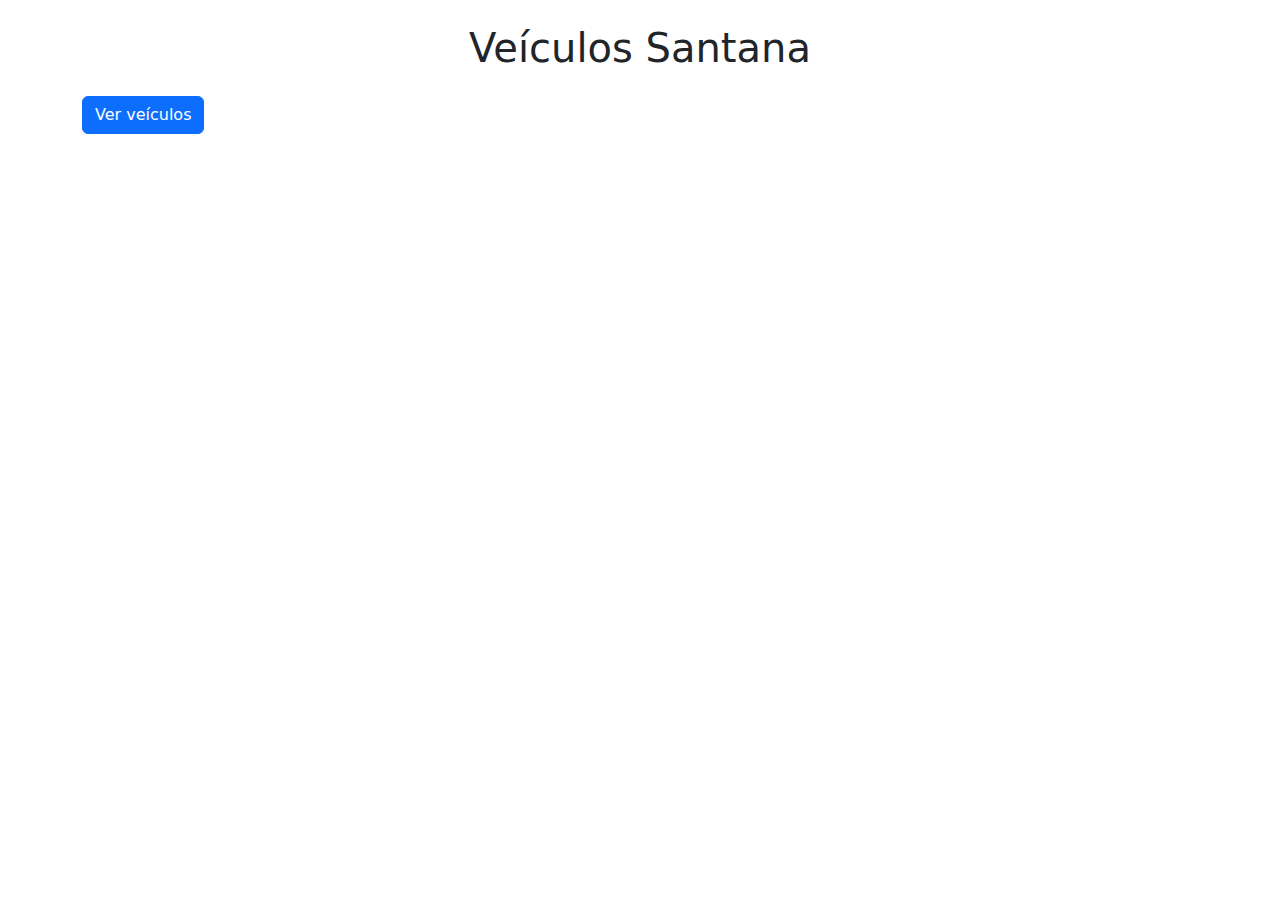
==== Veiculos-Santana/src/main/resources/static/index.html @ 66dc227d "CRUD feito com sucesso! Tudo funcionando" ====
<!doctype html>
<html lang="en">
<head>
    <meta charset="utf-8">
    <meta name="viewport" content="width=device-width, initial-scale=1">
    <title>Veículos Santana</title>
    <link href="https://cdn.jsdelivr.net/npm/bootstrap@5.3.3/dist/css/bootstrap.min.css" rel="stylesheet"
          integrity="sha384-QWTKZyjpPEjISv5WaRU9OFeRpok6YctnYmDr5pNlyT2bRjXh0JMhjY6hW+ALEwIH" crossorigin="anonymous">
</head>

<body>
<div class="container">
    <h1 class="text-center my-4">Veículos Santana</h1>

    <a class="btn btn-primary" href="/veiculos">Ver veículos</a>
</div>
<script src="https://cdn.jsdelivr.net/npm/bootstrap@5.3.3/dist/js/bootstrap.bundle.min.js"
        integrity="sha384-YvpcrYf0tY3lHB60NNkmXc5s9fDVZLESaAA55NDzOxhy9GkcIdslK1eN7N6jIeHz"
        crossorigin="anonymous"></script>
</body>
</html>
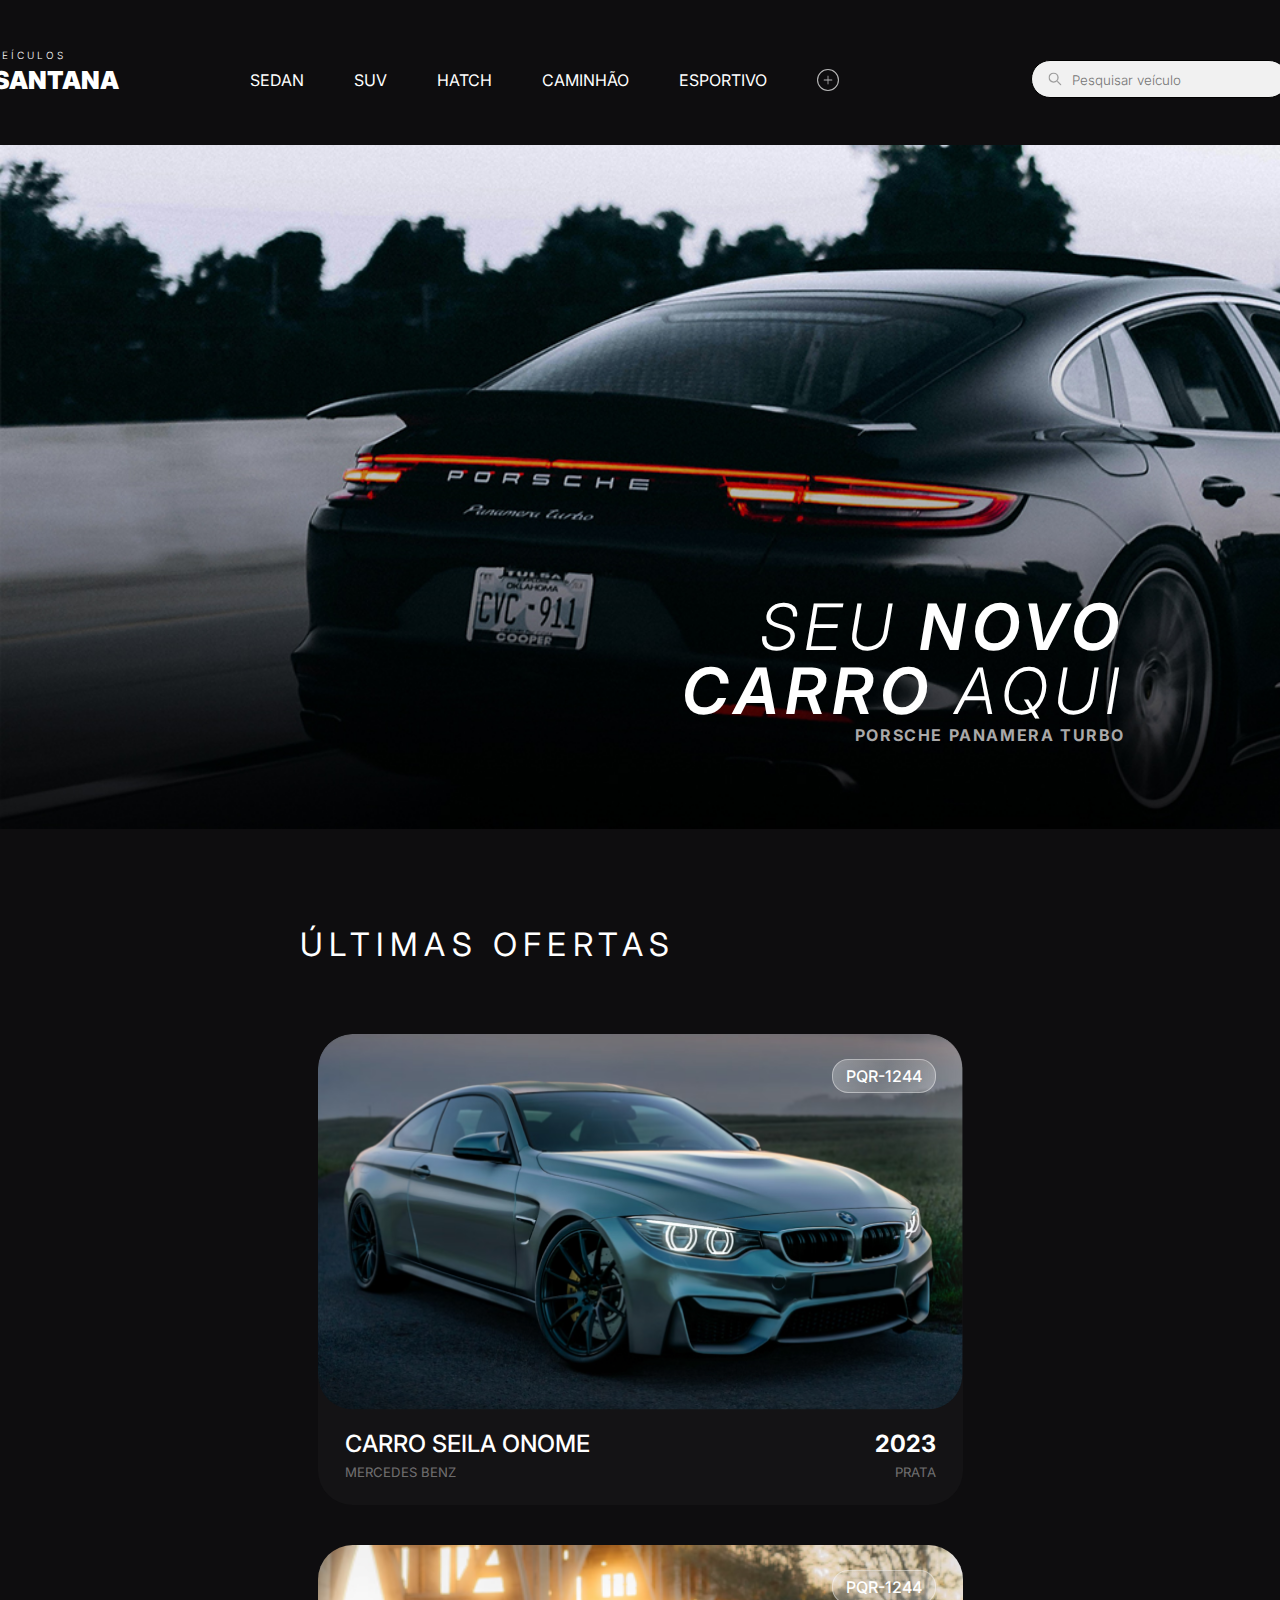
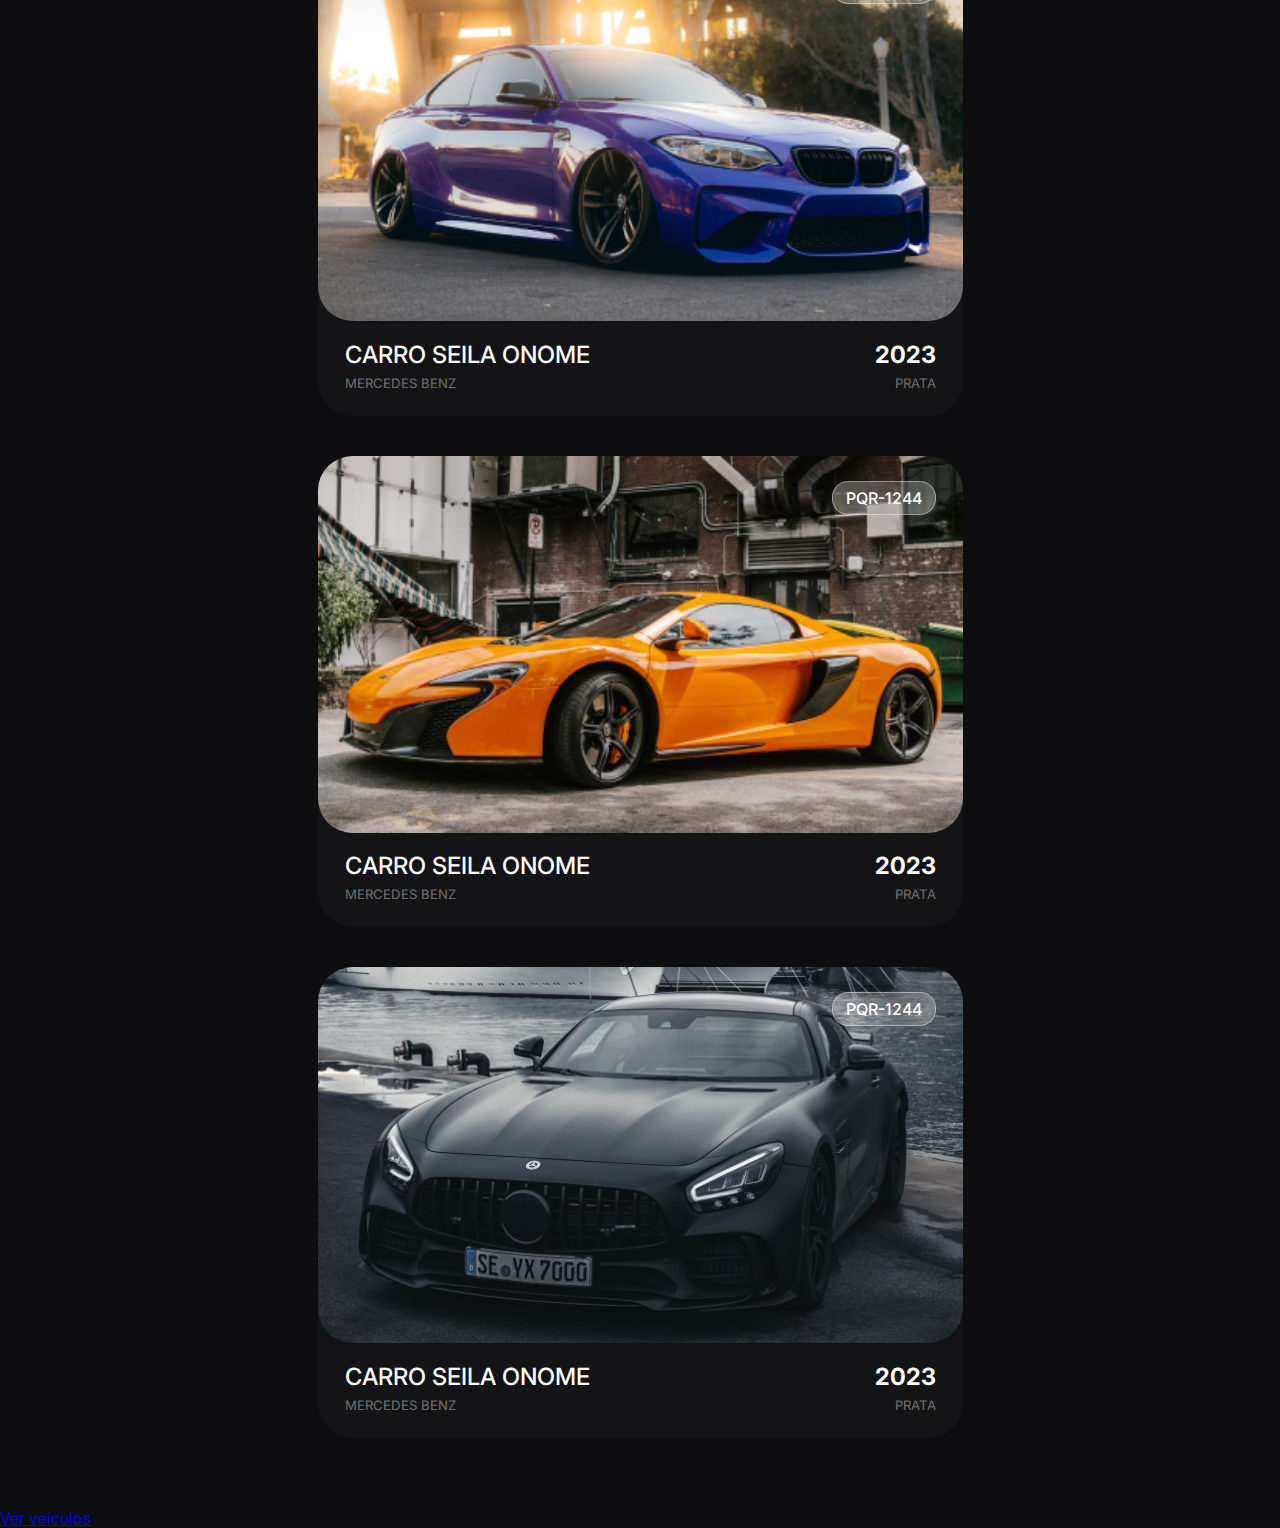
==== commit d9f6570d: "Tela de detalhes dos carros" ====
--- a/Veiculos-Santana/src/main/resources/static/index.html
+++ b/Veiculos-Santana/src/main/resources/static/index.html
@@ -1,4 +1,4 @@
-<!doctype html>
+<!--<!doctype html>
 <html lang="en">
 <head>
     <meta charset="utf-8">
@@ -18,4 +18,107 @@
         integrity="sha384-YvpcrYf0tY3lHB60NNkmXc5s9fDVZLESaAA55NDzOxhy9GkcIdslK1eN7N6jIeHz"
         crossorigin="anonymous"></script>
 </body>
+</html>-->
+
+<!DOCTYPE html>
+<html lang="pt-br">
+
+<head>
+    <meta charset="UTF-8">
+    <meta name="viewport" content="width=device-width, initial-scale=1.0">
+    <title>Veículos Santana</title>
+    <link rel="stylesheet" href="styles.css">
+    <link rel="preconnect" href="https://fonts.googleapis.com">
+    <link rel="preconnect" href="https://fonts.gstatic.com" crossorigin>
+    <link href="https://fonts.googleapis.com/css2?family=Inter:wght@100..900&display=swap" rel="stylesheet">
+</head>
+
+<body>
+<header>
+    <nav class="menu">
+        <h2 class="veiculos-santana"><span class="veic">Veículos</span><br> <span class="sant">Santana</span></h2>
+
+        <ul class="categorias">
+            <li>Sedan</li>
+            <li>SUV</li>
+            <li>Hatch</li>
+            <li>Caminhão</li>
+            <li>Esportivo</li>
+            <li><img class="mais" src="img/mais.svg" alt=""></li>
+        </ul>
+
+        <div class="search">
+            <form class="search-container">
+                <img class="search-icon" src="img/Search.svg">
+                <input type="text" id="search-input" placeholder="Pesquisar veículo">
+            </form>
+        </div>
+
+    </nav>
+
+</header>
+
+<main>
+    <div class="secao-principal">
+        <div class="img-principal">
+            <img src="img/Banner.jpg" alt="">
+        </div>
+
+        <p class="texto-principal">Seu <span class="novo-carro">novo carro</span> aqui</p>
+        <p class="texto-secundario">Porsche Panamera Turbo</p>
+
+    </div>
+
+    <!--CARDS-->
+    <h2 class="ultimas-ofertas">Últimas ofertas</h2>
+
+    <div class="cards">
+        <div class="card">
+            <img src="img/Carro1.png" alt="">
+            <span class="placa-veiculo">PQR-1244</span>
+            <span class="modelo-veiculo">Carro seila onome</span>
+            <span class="marca-veiculo">Mercedes Benz</span>
+            <span class="ano-veiculo">2023</span>
+            <span class="cor-veiculo">Prata</span>
+        </div>
+
+        <div class="card">
+            <img src="img/Carro2.png" alt="">
+            <span class="placa-veiculo">PQR-1244</span>
+            <span class="modelo-veiculo">Carro seila onome</span>
+            <span class="marca-veiculo">Mercedes Benz</span>
+            <span class="ano-veiculo">2023</span>
+            <span class="cor-veiculo">Prata</span>
+        </div>
+
+        <div class="card">
+            <img src="img/Carro3.png" alt="">
+            <span class="placa-veiculo">PQR-1244</span>
+            <span class="modelo-veiculo">Carro seila onome</span>
+            <span class="marca-veiculo">Mercedes Benz</span>
+            <span class="ano-veiculo">2023</span>
+            <span class="cor-veiculo">Prata</span>
+        </div>
+
+        <div class="card">
+            <img src="img/Carro4.png" alt="">
+            <span class="placa-veiculo">PQR-1244</span>
+            <span class="modelo-veiculo">Carro seila onome</span>
+            <span class="marca-veiculo">Mercedes Benz</span>
+            <span class="ano-veiculo">2023</span>
+            <span class="cor-veiculo">Prata</span>
+        </div>
+
+    </div>
+
+    <a href="/veiculos">Ver veículos</a>
+
+
+</main>
+
+
+
+
+</body>
+
 </html>--- a/Veiculos-Santana/src/main/resources/static/styles.css
+++ b/Veiculos-Santana/src/main/resources/static/styles.css
@@ -0,0 +1,280 @@
+* {
+    box-sizing: border-box;
+    margin: 0;
+    padding: 0;
+}
+
+body {
+    color: #FFFFFF;
+    background-color: #0E0D0F;
+    font-family: "Inter", sans-serif;
+}
+
+
+.menu {
+    display: flex;
+    align-items: center;
+    justify-content: center;
+}
+
+
+.veiculos-santana {
+    text-transform: uppercase;
+    margin-right: 131px;
+    margin-top: 32px;
+}
+
+.veiculos-santana .veic {
+    color: #FFF;
+    font-family: Inter;
+    font-size: 9.971px;
+    font-style: normal;
+    font-weight: 300;
+    line-height: normal;
+    letter-spacing: 2.991px;
+}
+
+.veiculos-santana .sant {
+    color: #FFF;
+    font-family: Inter;
+    font-size: 24.736px;
+    font-style: normal;
+    font-weight: 900;
+    line-height: normal;
+}
+
+ul.categorias {
+    margin-top: 62px;
+    list-style: none;
+    text-transform: uppercase;
+    font-family: "Inter", sans-serif;
+    font-weight: 400;
+    font-size: 16px;
+    line-height: normal;
+    color: #FFFFFF;
+    display: flex;
+    align-items: center;
+
+}
+
+.categorias li {
+    margin-right: 50px;
+    transition: 1s all;
+}
+
+
+.categorias li:hover {
+    cursor: pointer;
+    color: aqua;
+    transition: 1s all;
+}
+
+
+.search {
+    margin-top: 60px;
+    border-radius: 22px;
+    border: 1px solid #000;
+    background: #F1F1F1;
+    width: 260px;
+    height: 38px;
+    display: flex;
+    align-items: center;
+    margin-left: 142px;
+}
+
+input {
+    margin-left: 40px;
+    background-color: #F1F1F1;
+    border: none;
+    outline: none;
+    color: rgba(14, 13, 15, 0.30);
+    font-family: "Inter", sans-serif;
+    font-weight: 300;
+}
+
+input:focus {
+    color: #000;
+}
+
+.search-icon{
+    position: absolute;
+    top: 72px;
+}
+
+
+.search img {
+    margin-left: 16px;
+    width: 14px;
+    height: 14.013px;
+    flex-shrink: 0;
+}
+
+.img-principal {
+    margin-top: 47px;
+    text-align: center;
+}
+
+.img-principal img {
+    width: 1863px;
+}
+
+.secao-principal {
+    position: relative;
+}
+
+.secao-principal .texto-principal {
+    max-width: 480px;
+    font-size: 200px;
+    position: absolute;
+    top: 450px;
+    right: 155px;
+    text-align: right;
+    font-size: 64px;
+    font-style: italic;
+    font-weight: 300;
+    line-height: 64px;
+    letter-spacing: 6.4px;
+    text-transform: uppercase;
+}
+
+.secao-principal .novo-carro {
+    font-size: 64px;
+    font-style: italic;
+    font-weight: 600;
+    line-height: 100%;
+    letter-spacing: 6.4px;
+    justify-content: end;
+}
+
+.secao-principal .texto-secundario {
+    position: absolute;
+    right: 155px;
+    bottom: 90px;
+    color: #A9A9A9;
+    font-size: 16px;
+    font-style: normal;
+    font-weight: 700;
+    line-height: 16px;
+    letter-spacing: 1.6px;
+    text-transform: uppercase;
+}
+
+.ultimas-ofertas {
+    margin-left: 300px;
+    margin-top: 92px;
+    font-size: 32.207px;
+    font-style: normal;
+    font-weight: 400;
+    line-height: normal;
+    letter-spacing: 6.441px;
+    text-transform: uppercase;
+}
+
+/* CARDS */
+* {
+    margin: 0;
+    padding: 0;
+    box-sizing: border-box;
+}
+
+.cards {
+    display: flex;
+    justify-content: center;
+    flex-wrap: wrap;
+    max-width: 1400px;
+    margin: 50px auto;
+}
+
+.card {
+    margin: 20px auto;
+    width: 645px;
+    position: relative;
+    border-radius: 34.566px;
+    background: #141315;
+    height: 471px;
+    color: #FFF;
+    text-transform: uppercase;
+    font-family: "Inter", sans-serif;
+    transition: transform 0.3s ease-in-out;
+}
+
+.card img {
+    border-radius: 34.566px;
+    min-width: 645px;
+    max-width: 645px;
+}
+
+.placa-veiculo {
+    border: 1.192px solid rgba(255, 255, 255, 0.40);
+    background: linear-gradient(113deg, rgba(255, 255, 255, 0.30) -4.01%, rgba(153, 153, 153, 0.30) 48.61%, rgba(198, 198, 198, 0.30) 82.48%, rgba(255, 255, 255, 0.30) 106.16%);
+    padding: 6px 13px;
+    border-radius: 16px;
+    position: absolute;
+    top: 25px;
+    right: 27px;
+    color: #FFF;
+    font-family: "Inter", sans-serif;
+    font-size: 16px;
+    font-style: normal;
+    font-weight: 500;
+    line-height: normal;
+}
+
+.modelo-veiculo {
+    position: absolute;
+    left: 27px;
+    bottom: 47px;
+    font-size: 23.713px;
+    font-style: normal;
+    font-weight: 500;
+    line-height: normal;
+}
+
+.marca-veiculo {
+    position: absolute;
+    left: 27px;
+    bottom: 25px;
+    color: rgba(255, 255, 255, 0.40);
+    font-size: 13.174px;
+    font-style: normal;
+    font-weight: 400;
+    line-height: normal;
+}
+
+.ano-veiculo {
+    position: absolute;
+    right: 27px;
+    bottom: 47px;
+    font-size: 23.713px;
+    font-style: normal;
+    font-weight: 700;
+    line-height: normal;
+}
+
+.cor-veiculo {
+    position: absolute;
+    right: 27px;
+    bottom: 25px;
+    color: rgba(255, 255, 255, 0.40);
+    font-size: 13.174px;
+    font-style: normal;
+    font-weight: 400;
+    line-height: normal;
+}
+
+.card:hover {
+    cursor: pointer;
+    transform: scale(1.02);
+}
+
+
+.mais {
+    width: 22px;
+    height: 22px;
+    margin-top: 4px;
+    transition: transform 0.3s ease-in-out;
+}
+
+.mais:hover{
+    transform: scale(1.15);
+}